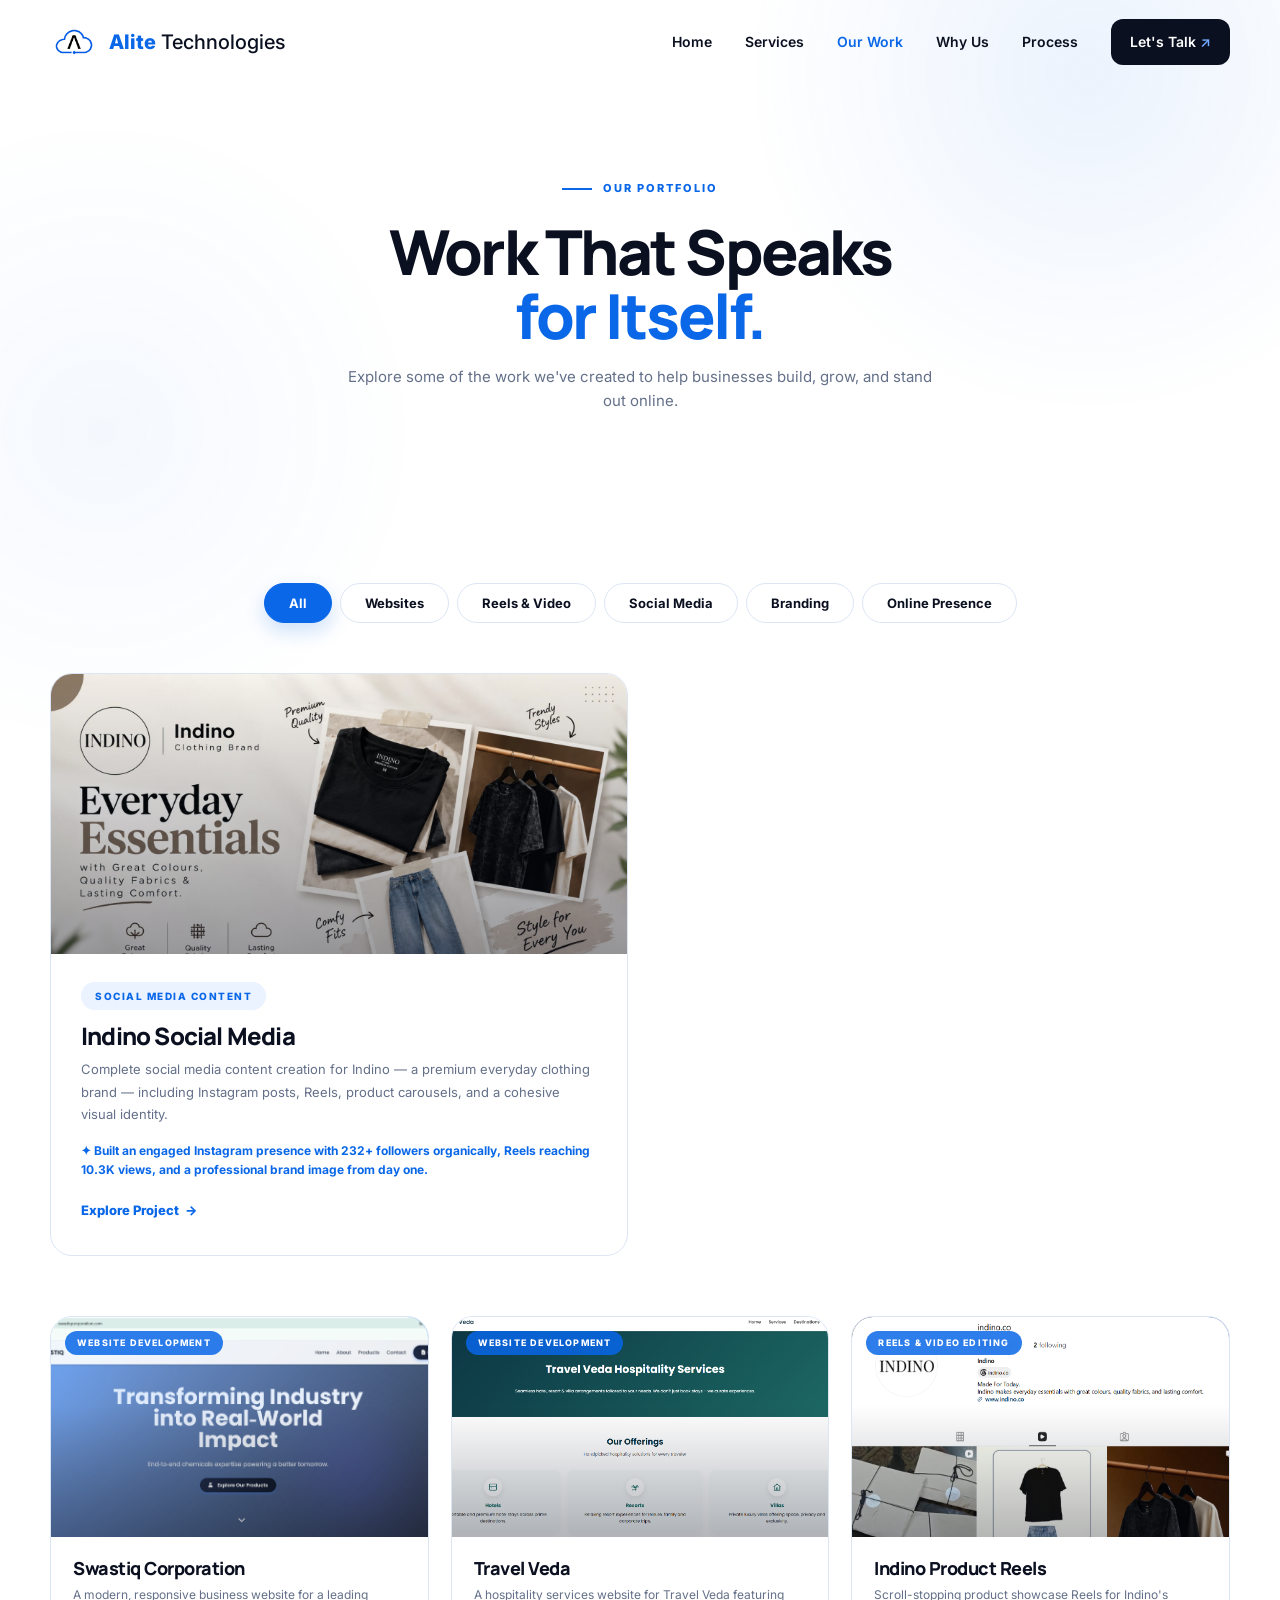
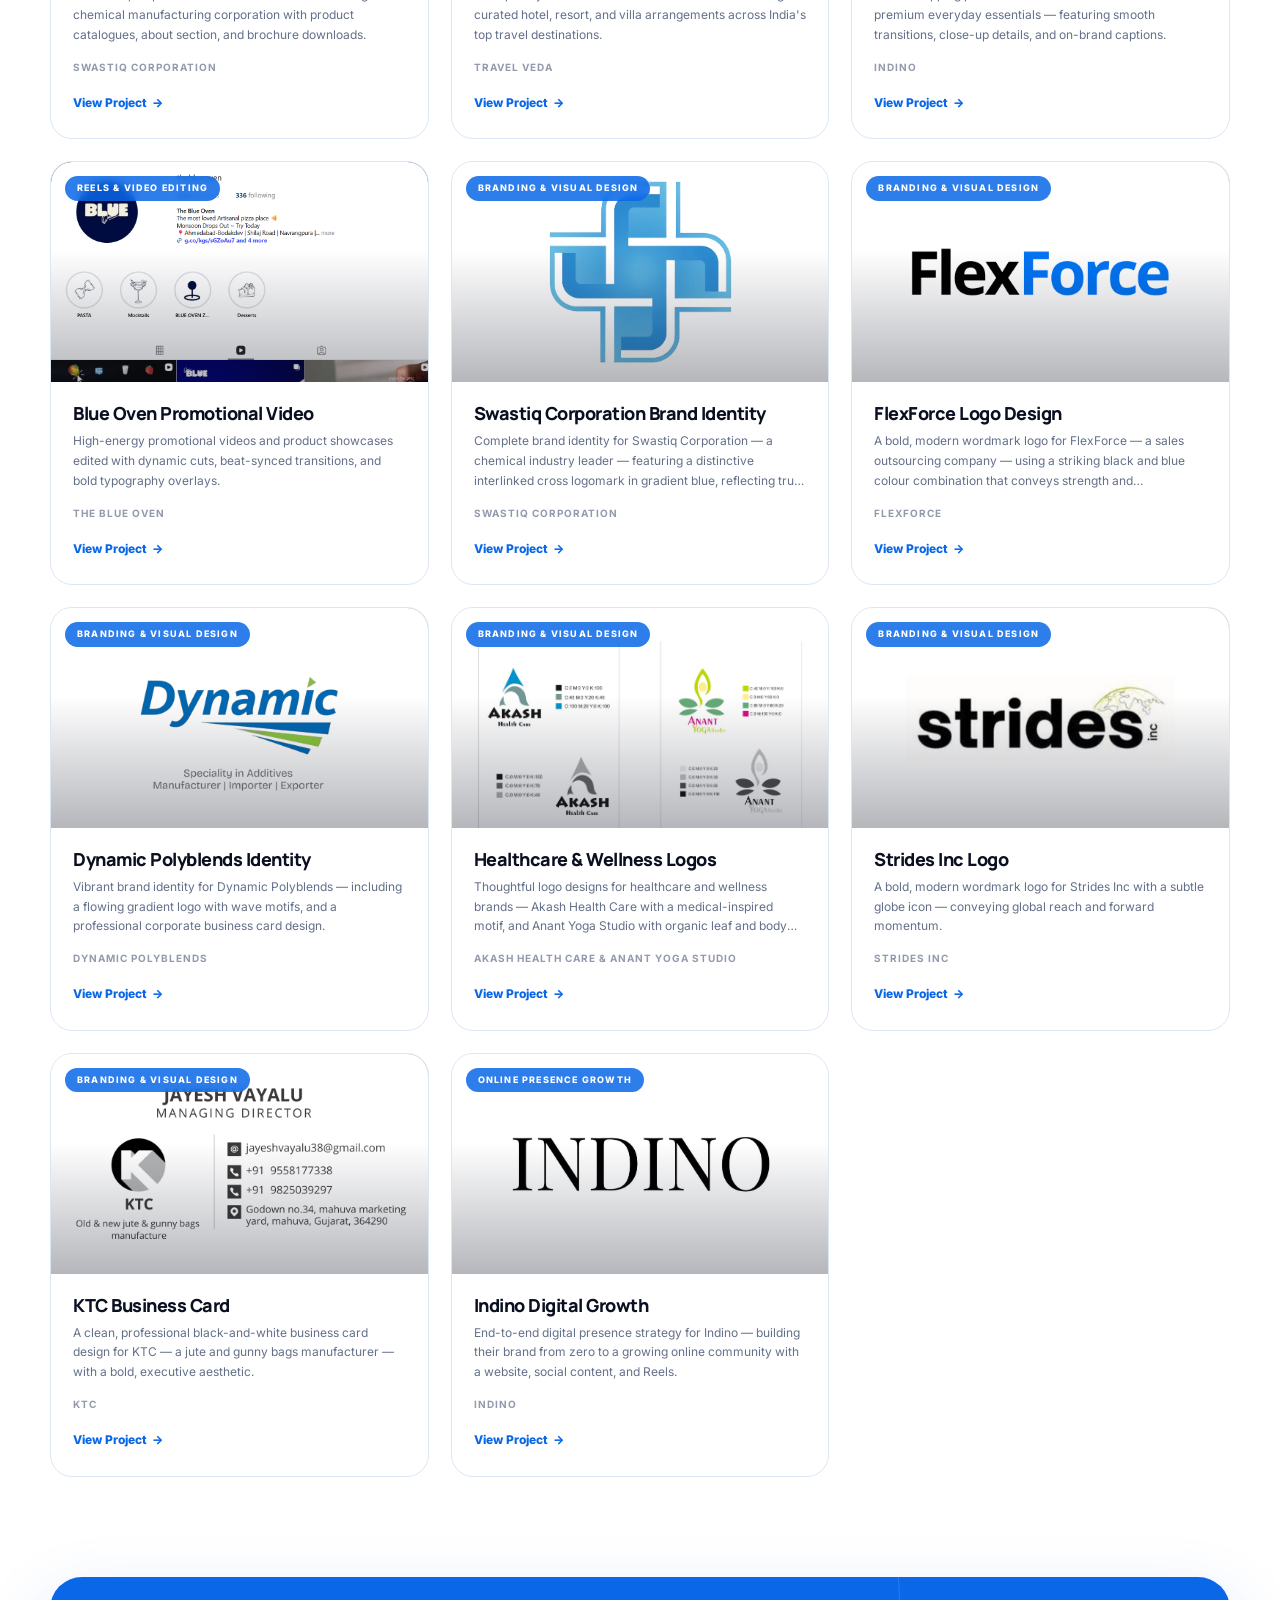
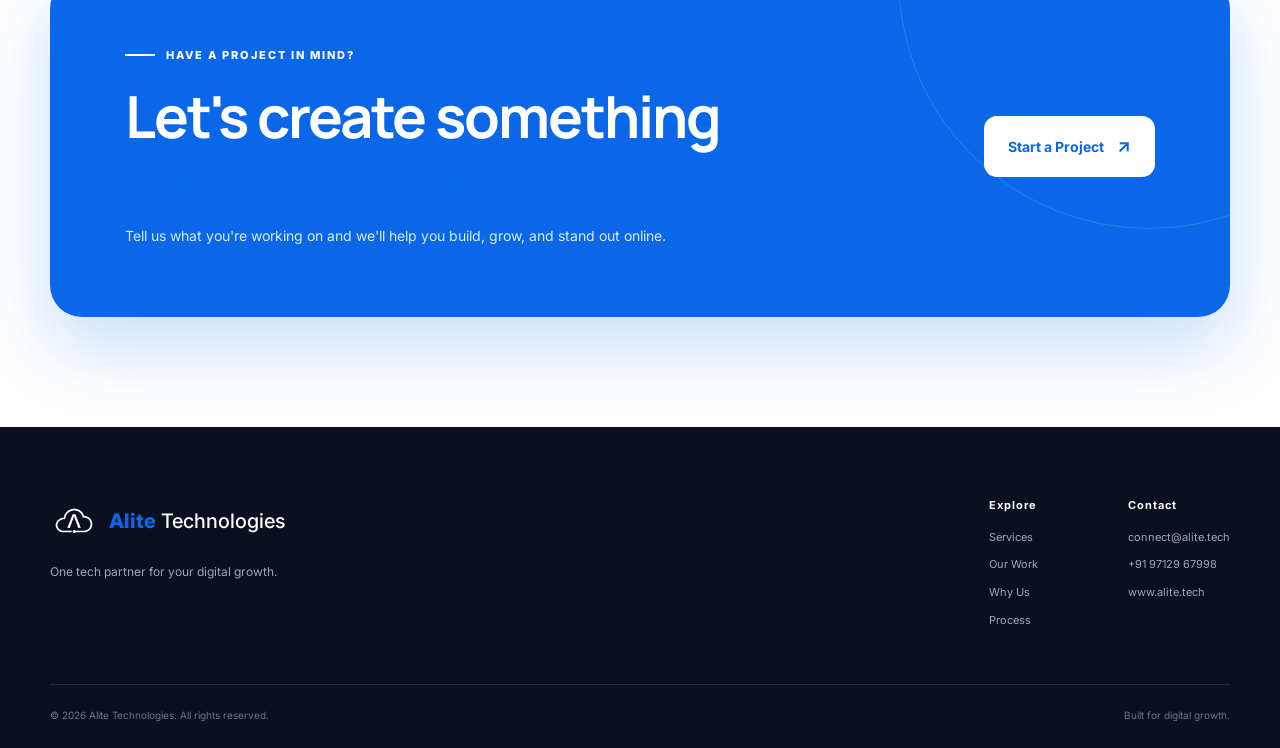
==== work.html @ da889518 "new" ====
<!DOCTYPE html>
<html lang="en">
<head>
  <meta charset="UTF-8" />
  <meta name="viewport" content="width=device-width, initial-scale=1.0" />
  <meta name="description" content="Explore the work Alite Technologies has created — websites, reels, social media content, branding, and digital growth projects for real businesses." />
  <title>Our Work | Alite Technologies</title>
  <link rel="icon" type="image/png" href="logo.png">
  <link rel="preconnect" href="https://fonts.googleapis.com">
  <link rel="preconnect" href="https://fonts.gstatic.com" crossorigin>
  <link href="https://fonts.googleapis.com/css2?family=Inter:wght@400;500;600;700;800&family=Manrope:wght@600;700;800&display=swap" rel="stylesheet">
  <link rel="stylesheet" href="styles.css" />
  <link rel="stylesheet" href="work.css" />
</head>
<body>
  <div class="site-bg"></div>

  <!-- ═══════════ NAVBAR ═══════════ -->
  <header class="navbar" id="navbar">
    <div class="container nav-inner">
      <a class="brand" href="index.html" aria-label="Alite Technologies home">
        <img class="brand-logo" src="logo.png" alt="Alite Technologies logo" width="48" height="36">
        <span class="brand-text"><strong>Alite</strong> Technologies</span>
      </a>

      <button class="menu-toggle" id="menuToggle" aria-label="Open navigation" aria-expanded="false">
        <span></span><span></span><span></span>
      </button>

      <nav class="nav-links" id="navLinks">
        <a href="index.html">Home</a>
        <a href="index.html#services">Services</a>
        <a href="work.html" class="active">Our Work</a>
        <a href="index.html#why-us">Why Us</a>
        <a href="index.html#process">Process</a>
        <a href="index.html#contact" class="nav-cta">Let's Talk <span>↗</span></a>
      </nav>
    </div>
  </header>

  <!-- ═══════════ MAIN ═══════════ -->
  <main>

    <!-- SECTION HEADER -->
    <section class="work-header section" id="work">
      <div class="container">
        <div class="center-heading reveal">
          <div class="eyebrow"><span></span> OUR PORTFOLIO</div>
          <h2>Work That Speaks<br><em>for Itself.</em></h2>
          <p>Explore some of the work we've created to help businesses build, grow, and stand out online.</p>
        </div>
      </div>
    </section>

    <!-- FILTER TABS -->
    <div class="container">
      <nav class="work-filters reveal" aria-label="Portfolio category filters">
        <button class="filter-btn active" data-filter="all" type="button">All</button>
        <button class="filter-btn" data-filter="websites" type="button">Websites</button>
        <button class="filter-btn" data-filter="reels" type="button">Reels &amp; Video</button>
        <button class="filter-btn" data-filter="social" type="button">Social Media</button>
        <button class="filter-btn" data-filter="branding" type="button">Branding</button>
        <button class="filter-btn" data-filter="growth" type="button">Online Presence</button>
      </nav>
    </div>

    <!-- FEATURED PROJECTS -->
    <section class="container" aria-label="Featured projects">
      <div class="featured-grid" id="featuredGrid">
        <!-- Populated by work.js -->
      </div>
    </section>

    <!-- PORTFOLIO GRID -->
    <section class="container" aria-label="All projects">
      <div class="portfolio-grid" id="portfolioGrid">
        <!-- Populated by work.js -->
      </div>
      <div class="portfolio-empty" id="portfolioEmpty" hidden>
        <p>No projects found in this category yet. <br>Check back soon — we're always creating.</p>
      </div>
    </section>

    <!-- CTA -->
    <section class="cta-section" id="contact">
      <div class="container cta-box reveal">
        <div>
          <div class="eyebrow light"><span></span> HAVE A PROJECT IN MIND?</div>
          <h2>Let's create something<br><em>that gets noticed.</em></h2>
          <p>Tell us what you're working on and we'll help you build, grow, and stand out online.</p>
        </div>
        <a class="btn btn-light" href="mailto:connect@alite.tech">Start a Project <span>↗</span></a>
      </div>
    </section>

  </main>

  <!-- ═══════════ FOOTER ═══════════ -->
  <footer class="footer">
    <div class="container footer-top">
      <div class="footer-brand">
        <a class="brand" href="index.html">
          <img class="brand-logo footer-logo" src="logo.png" alt="Alite Technologies logo" width="48" height="36">
          <span class="brand-text"><strong>Alite</strong> Technologies</span>
        </a>
        <p>One tech partner for your digital growth.</p>
      </div>
      <div class="footer-links">
        <div><strong>Explore</strong><a href="index.html#services">Services</a><a href="work.html">Our Work</a><a href="index.html#why-us">Why Us</a><a href="index.html#process">Process</a></div>
        <div><strong>Contact</strong><a href="mailto:connect@alite.tech">connect@alite.tech</a><a href="tel:+919712967998">+91 97129 67998</a><a href="https://www.alite.tech" target="_blank" rel="noopener">www.alite.tech</a></div>
      </div>
    </div>
    <div class="container footer-bottom"><span>© 2026 Alite Technologies. All rights reserved.</span><span>Built for digital growth.</span></div>
  </footer>

  <!-- ═══════════ PROJECT MODAL ═══════════ -->
  <div class="modal-overlay" id="projectModal" role="dialog" aria-modal="true" aria-label="Project details" hidden>
    <div class="modal-panel" id="modalPanel">
      <button class="modal-close" id="modalClose" aria-label="Close project details" type="button">✕</button>
      <div class="modal-hero" id="modalHero">
        <div class="modal-hero-inner" id="modalHeroInner"></div>
      </div>
      <div class="modal-body" id="modalBody">
        <!-- Populated by work.js -->
      </div>
    </div>
  </div>

  <script src="portfolio-data.js"></script>
  <script src="script.js"></script>
  <script src="work.js"></script>
</body>
</html>
---- styles.css ----
:root{
  --blue:#0967e8;
  --blue-dark:#0647ae;
  --blue-soft:#eaf3ff;
  --ink:#0b1020;
  --muted:#647089;
  --line:#dbe5f4;
  --white:#fff;
  --radius:24px;
  --shadow:0 24px 70px rgba(9,54,125,.12);
}
*{box-sizing:border-box;margin:0;padding:0}
html{scroll-behavior:smooth}
body{font-family:Inter,Arial,sans-serif;color:var(--ink);background:#fff;line-height:1.6;overflow-x:hidden}
a{text-decoration:none;color:inherit}
.site-bg{position:fixed;inset:0;pointer-events:none;z-index:-1;background:radial-gradient(circle at 85% 8%,rgba(9,103,232,.08),transparent 25%),radial-gradient(circle at 8% 48%,rgba(9,103,232,.045),transparent 25%)}
.container{width:min(1180px,calc(100% - 40px));margin:auto}
.section{padding:110px 0}
.navbar{position:fixed;top:0;left:0;width:100%;z-index:1000;padding:18px 0;transition:.3s}
.navbar.scrolled{background:rgba(255,255,255,.9);backdrop-filter:blur(18px);box-shadow:0 8px 30px rgba(12,45,90,.07)}
.nav-inner{display:flex;align-items:center;justify-content:space-between}
.brand{display:flex;align-items:center;gap:11px;font-size:20px}
.brand-logo{width:48px;height:auto;flex-shrink:0;display:block}
.footer-logo{filter:brightness(0) invert(1)}
.brand-text{font-weight:500}.brand-text strong{color:var(--blue);font-weight:800}
.nav-links{display:flex;align-items:center;gap:33px;font-size:14px;font-weight:600}
.nav-links a{transition:.2s}.nav-links a:hover{color:var(--blue)}
.nav-cta{padding:12px 19px;border-radius:12px;background:var(--ink);color:#fff!important}.nav-cta span{color:#72aaff}
.menu-toggle{display:none;border:0;background:none;cursor:pointer}
.menu-toggle span{display:block;width:25px;height:2px;background:var(--ink);margin:5px}
.hero{padding-top:175px;min-height:790px;display:flex;align-items:center}
.hero-grid{display:grid;grid-template-columns:1.03fr .97fr;align-items:center;gap:45px}
.eyebrow{display:flex;align-items:center;gap:11px;color:var(--blue);font-size:11px;font-weight:800;letter-spacing:2px;margin-bottom:22px}
.eyebrow span{width:30px;height:2px;background:var(--blue);display:inline-block}
.eyebrow.light{color:#fff}.eyebrow.light span{background:#fff}
h1,h2,h3{font-family:Manrope,Inter,sans-serif;line-height:1.04}
h1{font-size:clamp(56px,7vw,92px);letter-spacing:-4px}
h1 em,h2 em{color:var(--blue);font-style:normal}
.hero-lead{max-width:540px;color:var(--muted);font-size:18px;margin:28px 0 33px}
.hero-actions{display:flex;align-items:center;gap:27px}
.btn{display:inline-flex;align-items:center;justify-content:center;gap:13px;border-radius:13px;padding:16px 24px;font-weight:700;font-size:14px;transition:.25s}
.btn span{font-size:18px}
.btn-primary{background:var(--blue);color:#fff;box-shadow:0 15px 30px rgba(9,103,232,.23)}
.btn-primary:hover{transform:translateY(-3px);background:var(--blue-dark)}
.text-link{font-weight:700;font-size:14px}.text-link span{color:var(--blue);margin-left:7px}
.hero-proof{display:flex;gap:38px;margin-top:55px}.hero-proof div{display:flex;flex-direction:column}.hero-proof strong{font-family:Manrope;font-size:25px}.hero-proof span{font-size:11px;color:var(--muted);margin-top:2px}
.hero-visual{height:530px;position:relative;display:grid;place-items:center}
.dashboard-card{width:min(390px,72%);height:385px;background:rgba(255,255,255,.86);border:1px solid rgba(9,103,232,.15);border-radius:30px;box-shadow:var(--shadow);padding:28px;position:relative;z-index:2;backdrop-filter:blur(12px);transform:rotate(-4deg)}
.dashboard-top{display:flex;align-items:center;gap:8px;font-size:9px;font-weight:800;letter-spacing:1.5px;color:var(--muted)}
.status-dot{width:8px;height:8px;border-radius:50%;background:#23c67a;box-shadow:0 0 0 5px #e7fbf2}.mini-dots{margin-left:auto}
.dashboard-title{font-family:Manrope;font-size:27px;line-height:1.1;margin-top:48px}.dashboard-title strong{color:var(--blue)}
.growth-chart{height:155px;margin-top:30px;position:relative;border-bottom:1px solid var(--line);overflow:hidden;background:repeating-linear-gradient(to bottom,transparent 0,transparent 38px,rgba(219,229,244,.5) 39px)}
.chart-line{position:absolute;left:0;right:0;bottom:30px;height:100px;background:linear-gradient(145deg,transparent 0 15%,var(--blue) 15.4% 16%,transparent 16.4% 30%,var(--blue) 30.4% 31%,transparent 31.4% 50%,var(--blue) 50.4% 51%,transparent 51.4% 67%,var(--blue) 67.4% 68%,transparent 68.4% 80%,var(--blue) 80.4% 81%,transparent 81.4%);clip-path:polygon(0 75%,16% 60%,31% 65%,50% 35%,68% 48%,81% 16%,100% 0,100% 8%,81% 24%,68% 56%,50% 43%,31% 73%,16% 68%,0 83%)}
.chart-fill{position:absolute;left:0;right:0;bottom:0;height:105px;background:linear-gradient(to top,rgba(9,103,232,.12),transparent);clip-path:polygon(0 75%,16% 60%,31% 65%,50% 35%,68% 48%,81% 16%,100% 0,100% 100%,0 100%)}
.point{position:absolute;width:8px;height:8px;border:2px solid #fff;background:var(--blue);border-radius:50%;box-shadow:0 2px 8px rgba(9,103,232,.35)}.p1{left:15%;bottom:86px}.p2{left:49%;bottom:67px}.p3{left:67%;bottom:53px}.p4{left:80%;bottom:93px}.p5{right:0;bottom:108px}
.chart-labels{display:flex;justify-content:space-between;font-size:9px;color:var(--muted);margin-top:10px}
.orb{position:absolute;border-radius:50%;filter:blur(1px)}.orb-one{width:360px;height:360px;background:rgba(9,103,232,.12);top:40px;right:0}.orb-two{width:180px;height:180px;background:rgba(9,103,232,.07);bottom:0;left:15px}
.hero-ring{position:absolute;width:470px;height:470px;border:1px solid rgba(9,103,232,.12);border-radius:50%;z-index:0}
.floating-card{position:absolute;background:#fff;border:1px solid var(--line);box-shadow:0 18px 45px rgba(18,62,120,.12);border-radius:16px;padding:15px 18px;z-index:3;display:flex;flex-direction:column;min-width:155px}.floating-card span{font-size:8px;color:var(--blue);font-weight:800;letter-spacing:1.5px}.floating-card strong{font-size:15px;margin-top:3px}.floating-card small{font-size:9px;color:var(--muted)}.card-a{left:0;top:110px;transform:rotate(5deg)}.card-b{right:0;bottom:105px;transform:rotate(4deg)}.card-b strong{font-size:25px;color:var(--blue)}
.marquee-section{border-top:1px solid var(--line);border-bottom:1px solid var(--line);overflow:hidden;padding:17px 0;background:#fbfdff}.marquee{display:flex;gap:32px;white-space:nowrap;align-items:center;width:max-content;animation:scroll 25s linear infinite;font-size:12px;font-weight:800;letter-spacing:2px;color:#60708d}.marquee b{color:var(--blue)}@keyframes scroll{to{transform:translateX(-30%)}}
.section-heading{display:grid;grid-template-columns:1fr .65fr;gap:60px;align-items:end;margin-bottom:55px}.section-heading h2,.center-heading h2{font-size:clamp(40px,5vw,62px);letter-spacing:-2.5px}.section-heading>p,.center-heading>p{color:var(--muted);font-size:15px;max-width:430px;justify-self:end}
.services{background:linear-gradient(#fff,#f8fbff)}
.services-grid{display:grid;grid-template-columns:repeat(5,1fr);gap:12px}
.service-card{border:1px solid var(--line);border-radius:22px;padding:25px 19px 20px;min-height:355px;background:#fff;display:flex;flex-direction:column;transition:.3s;position:relative;overflow:hidden}
.service-card:hover{transform:translateY(-8px);border-color:#a8c9f7;box-shadow:0 20px 45px rgba(9,68,145,.1)}
.service-featured{background:var(--blue);color:#fff;border-color:var(--blue);box-shadow:0 20px 45px rgba(9,103,232,.18)}
.service-number{font-size:10px;font-weight:800;letter-spacing:1px;opacity:.55}.service-icon{font-size:37px;font-weight:300;color:var(--blue);margin:28px 0 20px}.service-featured .service-icon{color:#fff}.service-card h3{font-size:20px;letter-spacing:-.6px}.service-card p{font-size:12px;color:var(--muted);margin-top:16px}.service-featured p{color:#d9e9ff}.service-card a{margin-top:auto;font-size:11px;font-weight:800;color:var(--blue)}.service-featured a{color:#fff}.service-card a span{margin-left:5px}
.why{background:#f5f9ff}.why-grid{display:grid;grid-template-columns:.9fr 1.1fr;gap:95px;align-items:center}.why-visual{height:500px;position:relative}.blue-panel{position:absolute;left:35px;top:0;width:360px;height:430px;border-radius:30px;background:var(--blue);box-shadow:0 30px 60px rgba(9,103,232,.25);overflow:hidden;padding:28px;color:#fff}.blue-panel:after{content:"";position:absolute;width:300px;height:300px;border:1px solid rgba(255,255,255,.18);border-radius:50%;right:-100px;bottom:-90px}.panel-label{font-size:10px;font-weight:800;letter-spacing:2px}.big-a{font-family:Manrope;font-weight:800;font-size:270px;line-height:.9;margin-top:65px;color:#fff;opacity:.97}.panel-bottom{position:absolute;bottom:25px;left:28px;right:28px;display:flex;justify-content:space-between;font-size:8px;letter-spacing:2px;font-weight:800}.stat-card{position:absolute;right:0;bottom:20px;background:#fff;border-radius:18px;padding:19px 22px;box-shadow:0 20px 40px rgba(15,48,90,.14);display:flex;flex-direction:column}.stat-card strong{font-family:Manrope;font-size:23px;color:var(--blue)}.stat-card span{font-size:10px;font-weight:700;line-height:1.5}
.why-copy h2{font-size:clamp(40px,5vw,62px);letter-spacing:-2.5px}.why-copy>p{color:var(--muted);max-width:590px;margin:25px 0 32px}.benefit-list{display:grid;gap:19px}.benefit{display:grid;grid-template-columns:40px 1fr;gap:17px;padding-bottom:18px;border-bottom:1px solid var(--line)}.benefit>span{font-size:11px;color:var(--blue);font-weight:800;padding-top:3px}.benefit strong{font-size:14px}.benefit p{font-size:12px;color:var(--muted);margin-top:4px}
.center-heading{text-align:center;display:flex;align-items:center;flex-direction:column;margin-bottom:60px}.center-heading>p{justify-self:auto;margin-top:18px}.process-grid{display:grid;grid-template-columns:repeat(4,1fr);gap:30px;position:relative}.process-line{position:absolute;top:28px;left:11%;right:11%;height:1px;background:var(--line);z-index:0}.process-step{position:relative;z-index:1}.process-step>span{width:57px;height:57px;border-radius:50%;display:grid;place-items:center;background:#fff;border:1px solid #bcd4f5;color:var(--blue);font-family:Manrope;font-weight:800;font-size:13px;margin-bottom:26px}.process-step h3{font-size:22px}.process-step p{font-size:12px;color:var(--muted);margin-top:10px;max-width:220px}
.cta-section{padding:20px 0 110px}.cta-box{background:var(--blue);border-radius:32px;padding:70px 75px;color:#fff;display:flex;align-items:center;justify-content:space-between;gap:40px;position:relative;overflow:hidden;box-shadow:0 30px 70px rgba(9,103,232,.22)}.cta-box:after{content:"";position:absolute;width:500px;height:500px;border:1px solid rgba(255,255,255,.14);border-radius:50%;right:-170px;top:-250px}.cta-box h2{font-size:clamp(38px,5vw,58px);letter-spacing:-2px}.cta-box p{color:#dceaff;max-width:580px;margin-top:18px;font-size:14px}.btn-light{background:#fff;color:var(--blue);position:relative;z-index:2;white-space:nowrap}.btn-light:hover{transform:translateY(-3px);box-shadow:0 14px 28px rgba(0,35,100,.2)}
.footer{background:#0b1020;color:#fff;padding:70px 0 25px}.footer-top{display:flex;justify-content:space-between;gap:60px}.footer .brand-text{color:#fff}.footer-brand p{color:#9aa7bf;font-size:12px;margin-top:17px}.footer-links{display:flex;gap:90px}.footer-links div{display:flex;flex-direction:column;gap:10px}.footer-links strong{font-size:11px;letter-spacing:1px;color:#fff;margin-bottom:4px}.footer-links a{font-size:11px;color:#9aa7bf;transition:.2s}.footer-links a:hover{color:#fff}.footer-bottom{border-top:1px solid #252c3b;margin-top:55px;padding-top:22px;display:flex;justify-content:space-between;color:#69758c;font-size:10px}
.reveal{opacity:0;transform:translateY(25px);transition:opacity .7s ease,transform .7s ease}.reveal.visible{opacity:1;transform:translateY(0)}

@media(max-width:1050px){
  .services-grid{grid-template-columns:repeat(3,1fr)}.service-card{min-height:320px}.service-featured{grid-row:auto}
  .hero-grid{grid-template-columns:1fr}.hero{padding-top:140px}.hero-visual{margin-top:20px}.why-grid{gap:50px}.blue-panel{left:0}
}
@media(max-width:760px){
  .container{width:min(100% - 28px,620px)}
  .navbar{padding:12px 0}.nav-links{display:none;position:absolute;left:14px;right:14px;top:67px;background:#fff;padding:18px;border-radius:18px;box-shadow:0 20px 45px rgba(12,45,90,.13);flex-direction:column;align-items:stretch;gap:4px}.nav-links.open{display:flex}.nav-links a{padding:11px 13px}.nav-cta{text-align:center;margin-top:5px}.menu-toggle{display:block}
  .hero{padding-top:125px;min-height:auto;padding-bottom:80px}.hero-grid{gap:20px}h1{font-size:56px;letter-spacing:-3px}.hero-lead{font-size:15px}.hero-proof{gap:20px;margin-top:38px}.hero-proof strong{font-size:20px}
  .hero-visual{height:430px}.dashboard-card{width:300px;height:330px;padding:22px}.dashboard-title{font-size:22px;margin-top:35px}.growth-chart{height:125px}.hero-ring{width:360px;height:360px}.orb-one{width:290px;height:290px}.card-a{left:0;top:85px}.card-b{right:0;bottom:65px}
  .section{padding:75px 0}.section-heading{grid-template-columns:1fr;gap:20px;margin-bottom:35px}.section-heading>p{justify-self:start}.section-heading h2,.center-heading h2,.why-copy h2{font-size:42px}.services-grid{grid-template-columns:1fr 1fr}.service-card{min-height:330px}.service-featured{grid-column:1/-1}
  .why-grid{grid-template-columns:1fr}.why-visual{height:440px}.blue-panel{width:320px;height:380px}.big-a{font-size:230px}.why-copy{margin-top:10px}
  .process-grid{grid-template-columns:1fr 1fr;gap:35px}.process-line{display:none}
  .cta-box{padding:45px 28px;flex-direction:column;align-items:flex-start}.footer-top{flex-direction:column}.footer-links{gap:45px}.footer-bottom{flex-direction:column;gap:8px}
}
@media(max-width:470px){
  .services-grid{grid-template-columns:1fr}.service-featured{grid-column:auto}.hero-actions{flex-direction:column;align-items:flex-start}.hero-proof{flex-wrap:wrap}.hero-visual{height:390px}.dashboard-card{width:265px}.floating-card{min-width:125px;padding:12px}.card-a{left:-4px}.card-b{right:-4px}.why-visual{height:400px}.blue-panel{width:270px;height:350px}.big-a{font-size:205px}.stat-card{right:-3px}.process-grid{grid-template-columns:1fr}.footer-links{flex-direction:column}
}
---- work.css ----
/* 1. Work Page Header */
.work-header {
  text-align: center;
  padding-top: 180px;
}

.work-header h2 {
  font-family: 'Manrope', sans-serif;
  font-size: clamp(40px, 5vw, 62px);
  letter-spacing: -2.5px;
  font-weight: 800;
  margin-bottom: 16px;
}

.work-header h2 em {
  color: var(--blue);
  font-style: normal;
}

.work-header p {
  color: var(--muted);
  max-width: 600px;
  margin: 0 auto;
}

/* 2. Filter Tabs */
.work-filters {
  display: flex;
  justify-content: center;
  gap: 8px;
  flex-wrap: wrap;
  margin-bottom: 50px;
}

.filter-btn {
  border-radius: 50px;
  padding: 11px 24px;
  font-size: 13px;
  font-weight: 700;
  font-family: 'Inter', sans-serif;
  border: 1px solid var(--line);
  background: #fff;
  color: var(--ink);
  cursor: pointer;
  transition: all .25s ease;
}

.filter-btn:hover {
  border-color: var(--blue);
  color: var(--blue);
}

.filter-btn.active {
  background: var(--blue);
  color: #fff;
  border-color: var(--blue);
  box-shadow: 0 8px 20px rgba(9, 103, 232, .2);
}

@media (max-width: 760px) {
  .work-filters {
    flex-wrap: nowrap;
    overflow-x: auto;
    justify-content: flex-start;
    -webkit-overflow-scrolling: touch;
    scrollbar-width: none;
    padding-bottom: 8px;
  }
  .work-filters::-webkit-scrollbar {
    display: none;
  }
  .filter-btn {
    white-space: nowrap;
    flex-shrink: 0;
  }
}

/* 3. Featured Projects */
.featured-grid {
  display: grid;
  grid-template-columns: repeat(2, 1fr);
  gap: 24px;
  margin-bottom: 60px;
}

.featured-card {
  border-radius: 22px;
  overflow: hidden;
  background: #fff;
  border: 1px solid var(--line);
  transition: transform .35s ease, box-shadow .35s ease, border-color .35s ease;
  position: relative;
}

.featured-card:hover {
  transform: translateY(-6px);
  box-shadow: 0 24px 60px rgba(9, 54, 125, .14);
  border-color: #a8c9f7;
}

.featured-img {
  height: 280px;
  overflow: hidden;
  position: relative;
  transition: transform .5s ease;
}

/* Fallback gradients only when no image */
.featured-card:nth-child(1) .featured-img:not(.has-image) { background: linear-gradient(135deg, var(--blue-soft), var(--blue)); }
.featured-card:nth-child(2) .featured-img:not(.has-image) { background: linear-gradient(135deg, var(--ink), var(--blue-dark)); }
.featured-card:nth-child(3) .featured-img:not(.has-image) { background: linear-gradient(135deg, #f5f9ff, var(--muted)); }
.featured-card:nth-child(4) .featured-img:not(.has-image) { background: linear-gradient(135deg, var(--line), var(--blue)); }

.featured-img::after {
  content: "";
  position: absolute;
  inset: 0;
  background: linear-gradient(to top, rgba(11, 16, 32, .4), transparent);
  pointer-events: none;
  z-index: 1;
}

.featured-card:hover .featured-img-inner,
.featured-card:hover .featured-img img {
  transform: scale(1.05);
}

.featured-img-inner {
  width: 100%;
  height: 100%;
  display: grid;
  place-items: center;
  transition: transform .5s ease;
}

/* Real image inside featured thumb */
.featured-img-inner img {
  width: 100%;
  height: 100%;
  object-fit: cover;
  object-position: top center;
  display: block;
  transition: transform .5s ease;
}

/* Placeholder icons inside gradient thumbnails */
.placeholder-icon {
  font-size: 52px;
  color: rgba(255, 255, 255, .25);
  user-select: none;
  pointer-events: none;
  position: relative;
  z-index: 1;
}

.modal-icon {
  font-size: 72px;
}

.featured-content {
  padding: 28px 30px 32px;
}

.featured-badge {
  display: inline-block;
  font-size: 10px;
  font-weight: 800;
  letter-spacing: 1.5px;
  text-transform: uppercase;
  color: var(--blue);
  background: var(--blue-soft);
  padding: 6px 14px;
  border-radius: 50px;
  margin-bottom: 14px;
}

.featured-content h3 {
  font-size: 24px;
  font-family: 'Manrope', sans-serif;
  letter-spacing: -0.8px;
  margin-bottom: 10px;
  font-weight: 800;
}

.featured-content p {
  font-size: 13px;
  color: var(--muted);
  line-height: 1.7;
  margin-bottom: 16px;
}

.featured-result {
  font-size: 12px;
  font-weight: 700;
  color: var(--blue);
  margin-bottom: 18px;
}

.featured-cta {
  font-size: 13px;
  font-weight: 800;
  color: var(--blue);
  display: inline-flex;
  align-items: center;
  gap: 6px;
  transition: gap .2s ease;
  text-decoration: none;
}

.featured-cta:hover {
  gap: 10px;
}

@media (max-width: 760px) {
  .featured-grid {
    grid-template-columns: 1fr;
  }
}

@media (max-width: 470px) {
  .featured-img {
    height: 220px;
  }
}

/* 4. Portfolio Grid */
.portfolio-grid {
  display: grid;
  grid-template-columns: repeat(3, 1fr);
  gap: 22px;
  margin-bottom: 80px;
}

.portfolio-grid .project-card {
  transition: opacity .4s ease, transform .4s ease, box-shadow .35s ease, border-color .35s ease;
}

.project-card.hidden {
  display: none;
}

.project-card.fade-out {
  opacity: 0;
  transform: scale(0.95) translateY(10px);
}

.project-card.fade-in {
  opacity: 1;
  transform: scale(1) translateY(0);
}

@media (max-width: 1050px) {
  .portfolio-grid {
    grid-template-columns: repeat(2, 1fr);
  }
}

@media (max-width: 760px) {
  .portfolio-grid {
    grid-template-columns: repeat(2, 1fr);
  }
}

@media (max-width: 470px) {
  .portfolio-grid {
    grid-template-columns: 1fr;
  }
}

/* 5. Project Cards */
.project-card {
  border-radius: 22px;
  overflow: hidden;
  background: #fff;
  border: 1px solid var(--line);
  cursor: pointer;
  position: relative;
}

.project-card:hover {
  transform: translateY(-8px);
  border-color: #a8c9f7;
  box-shadow: 0 20px 50px rgba(9, 68, 145, .12);
}

.card-thumb {
  height: 220px;
  overflow: hidden;
  position: relative;
}

.card-thumb::after {
  content: "";
  position: absolute;
  inset: 0;
  background: linear-gradient(to top, rgba(11, 16, 32, .3), transparent 60%);
  pointer-events: none;
}

.project-card:hover .card-thumb-inner {
  transform: scale(1.06);
}

.card-thumb-inner {
  width: 100%;
  height: 100%;
  transition: transform .5s ease;
  display: grid;
  place-items: center;
  font-size: 48px;
  color: rgba(255, 255, 255, .3);
}

/* Real image inside card thumb */
.card-thumb-inner img {
  width: 100%;
  height: 100%;
  object-fit: cover;
  object-position: top center;
  display: block;
}

/* Fallback gradients only when no image */
.project-card:nth-child(3n+1) .card-thumb:not(.has-image) .card-thumb-inner { background: linear-gradient(135deg, #eaf3ff 0%, #0967e8 100%); }
.project-card:nth-child(3n+2) .card-thumb:not(.has-image) .card-thumb-inner { background: linear-gradient(135deg, #0b1020 0%, #0967e8 100%); }
.project-card:nth-child(3n+3) .card-thumb:not(.has-image) .card-thumb-inner { background: linear-gradient(135deg, #f5f9ff 0%, #647089 100%); }

.card-category {
  position: absolute;
  top: 14px;
  left: 14px;
  z-index: 2;
  font-size: 9px;
  font-weight: 800;
  letter-spacing: 1.2px;
  text-transform: uppercase;
  color: #fff;
  background: rgba(9, 103, 232, .85);
  padding: 5px 12px;
  border-radius: 50px;
  backdrop-filter: blur(4px);
}

.card-body {
  padding: 22px 22px 24px;
}

.card-body h3 {
  font-size: 18px;
  font-family: 'Manrope', sans-serif;
  letter-spacing: -0.5px;
  margin-bottom: 8px;
  font-weight: 800;
}

.card-body p {
  font-size: 12px;
  color: var(--muted);
  line-height: 1.65;
  margin-bottom: 14px;
  display: -webkit-box;
  -webkit-line-clamp: 3;
  -webkit-box-orient: vertical;
  overflow: hidden;
}

.card-client {
  font-size: 10px;
  font-weight: 700;
  color: var(--muted);
  text-transform: uppercase;
  letter-spacing: 1px;
  margin-bottom: 14px;
  opacity: .7;
}

.card-cta {
  font-size: 12px;
  font-weight: 800;
  color: var(--blue);
  display: inline-flex;
  align-items: center;
  gap: 5px;
  transition: gap .2s ease;
}

.card-cta:hover {
  gap: 9px;
}

/* 6. Project Detail Modal */
.modal-overlay {
  position: fixed;
  inset: 0;
  z-index: 10000;
  background: rgba(11, 16, 32, .6);
  backdrop-filter: blur(8px);
  display: flex;
  align-items: center;
  justify-content: center;
  opacity: 0;
  visibility: hidden;
  transition: opacity .35s ease, visibility .35s ease;
}

.modal-overlay.open {
  opacity: 1;
  visibility: visible;
}

.modal-panel {
  width: min(880px, calc(100% - 40px));
  max-height: calc(100vh - 60px);
  background: #fff;
  border-radius: 24px;
  overflow-y: auto;
  transform: translateY(30px) scale(.97);
  transition: transform .35s ease;
  box-shadow: 0 40px 100px rgba(0, 0, 0, .25);
  position: relative;
}

.modal-overlay.open .modal-panel {
  transform: translateY(0) scale(1);
}

.modal-close {
  position: sticky;
  top: 0;
  float: right;
  z-index: 10;
  width: 44px;
  height: 44px;
  border-radius: 50%;
  border: none;
  background: rgba(255, 255, 255, .9);
  backdrop-filter: blur(6px);
  cursor: pointer;
  font-size: 22px;
  color: var(--ink);
  margin: 16px 16px 0 0;
  display: grid;
  place-items: center;
  transition: background .2s ease, color .2s ease;
  box-shadow: 0 4px 12px rgba(0, 0, 0, .1);
}

.modal-close:hover {
  background: var(--blue);
  color: #fff;
}

.modal-hero {
  width: 100%;
  height: 320px;
  overflow: hidden;
  border-radius: 24px 24px 0 0;
}

.modal-hero-inner {
  width: 100%;
  height: 100%;
  display: grid;
  place-items: center;
  font-size: 64px;
  color: rgba(255, 255, 255, .3);
  background: linear-gradient(135deg, #eaf3ff 0%, #0967e8 100%);
}

/* Real image inside modal hero */
.modal-hero-inner.has-image {
  display: block;
}

.modal-hero-inner img {
  width: 100%;
  height: 100%;
  object-fit: cover;
  object-position: top center;
  display: block;
}

.modal-body {
  padding: 40px 45px 50px;
}

.modal-badge {
  display: inline-block;
  font-size: 10px;
  font-weight: 800;
  letter-spacing: 1.5px;
  text-transform: uppercase;
  color: var(--blue);
  background: var(--blue-soft);
  padding: 6px 14px;
  border-radius: 50px;
  margin-bottom: 14px;
}

.modal-body h2 {
  font-family: 'Manrope', sans-serif;
  font-size: clamp(28px, 4vw, 38px);
  letter-spacing: -1.5px;
  margin: 12px 0 8px;
  font-weight: 800;
}

.modal-client {
  font-size: 12px;
  color: var(--muted);
  font-weight: 600;
  margin-bottom: 28px;
}

.modal-section-title {
  font-size: 11px;
  font-weight: 800;
  letter-spacing: 1.5px;
  text-transform: uppercase;
  color: var(--blue);
  margin: 30px 0 12px;
  display: flex;
  align-items: center;
  gap: 10px;
}

.modal-section-title::before {
  content: "";
  width: 22px;
  height: 2px;
  background: var(--blue);
}

.modal-body .modal-text {
  font-size: 14px;
  color: var(--muted);
  line-height: 1.75;
}

.modal-tags {
  display: flex;
  flex-wrap: wrap;
  gap: 8px;
  margin-top: 12px;
}

.modal-tag {
  font-size: 11px;
  font-weight: 700;
  padding: 7px 16px;
  border-radius: 50px;
  background: var(--blue-soft);
  color: var(--blue);
}

.modal-result {
  background: var(--blue-soft);
  border-radius: 16px;
  padding: 22px 26px;
  margin-top: 12px;
  font-size: 14px;
  font-weight: 600;
  color: var(--ink);
  border-left: 3px solid var(--blue);
}

.tech-tag {
  background: #f5f9ff;
  color: var(--muted);
  border: 1px solid var(--line);
}

.modal-project-link {
  display: inline-flex;
  align-items: center;
  justify-content: center;
  padding: 12px 22px;
  font-size: 13px;
  border-radius: 50px;
  background: var(--blue);
  color: #fff;
  font-weight: 700;
  text-decoration: none;
  margin-top: 24px;
  transition: background .25s ease, transform .25s ease;
}

.modal-project-link:hover {
  background: var(--blue-dark);
  transform: translateY(-2px);
}

.modal-gallery {
  display: flex;
  gap: 12px;
  overflow-x: auto;
  padding-bottom: 8px;
  scrollbar-width: none;
}

.modal-gallery::-webkit-scrollbar {
  display: none;
}

.modal-gallery-item {
  min-width: 280px;
  height: 200px;
  border-radius: 14px;
  background: var(--blue-soft);
  flex-shrink: 0;
  overflow: hidden;
}

.modal-gallery-item img {
  width: 100%;
  height: 100%;
  object-fit: cover;
  object-position: top center;
  display: block;
  border-radius: 14px;
  transition: transform .4s ease;
}

.modal-gallery-item:hover img {
  transform: scale(1.04);
}

/* Video player in modal */
.modal-video-wrap {
  margin-top: 12px;
  border-radius: 16px;
  overflow: hidden;
  background: var(--ink);
}

.modal-video {
  width: 100%;
  max-height: 420px;
  display: block;
  border-radius: 16px;
}

@media (max-width: 760px) {
  .modal-panel {
    width: calc(100% - 20px);
  }
  .modal-body {
    padding: 28px 22px 35px;
  }
  .modal-hero {
    height: 220px;
  }
}

/* 7. Work CTA Section */
/* Assuming .work-cta inherits .cta-section properties, use as hook if needed */
.work-cta {}

/* 8. Empty State */
.portfolio-empty {
  text-align: center;
  padding: 80px 20px;
  color: var(--muted);
  font-size: 15px;
}

/* 9. Category-specific placeholder gradients for card thumbnails */
.card-thumb[data-category="websites"] .card-thumb-inner,
.featured-img[data-category="websites"],
.modal-hero-inner[data-category="websites"] {
  background: linear-gradient(135deg, #eaf3ff 0%, #0967e8 100%);
}

.card-thumb[data-category="reels"] .card-thumb-inner,
.featured-img[data-category="reels"],
.modal-hero-inner[data-category="reels"] {
  background: linear-gradient(135deg, #0b1020 0%, #1a4fd4 100%);
}

.card-thumb[data-category="social"] .card-thumb-inner,
.featured-img[data-category="social"],
.modal-hero-inner[data-category="social"] {
  background: linear-gradient(135deg, #f0e6ff 0%, #7c3aed 50%, #0967e8 100%);
}

.card-thumb[data-category="branding"] .card-thumb-inner,
.featured-img[data-category="branding"],
.modal-hero-inner[data-category="branding"] {
  background: linear-gradient(135deg, #fef3e2 0%, #f59e0b 50%, #0967e8 100%);
}

.card-thumb[data-category="growth"] .card-thumb-inner,
.featured-img[data-category="growth"],
.modal-hero-inner[data-category="growth"] {
  background: linear-gradient(135deg, #e0fbe4 0%, #22c55e 50%, #0967e8 100%);
}

/* 10. Scroll animations */
.reveal-delay-1 { transition-delay: .1s; }
.reveal-delay-2 { transition-delay: .2s; }
.reveal-delay-3 { transition-delay: .3s; }
.reveal-delay-4 { transition-delay: .4s; }

/* 11. Active nav link */
.nav-links a.active {
  color: var(--blue);
}

/* 12. Smooth scrollbar for modal */
.modal-panel::-webkit-scrollbar {
  width: 6px;
}

.modal-panel::-webkit-scrollbar-thumb {
  background: var(--line);
  border-radius: 3px;
}

/* General rules */
.filter-btn:focus-visible,
.project-card:focus-visible,
.modal-close:focus-visible,
.modal-project-link:focus-visible {
  outline: 2px solid var(--blue);
  outline-offset: 2px;
}

.body-no-scroll {
  overflow: hidden;
}
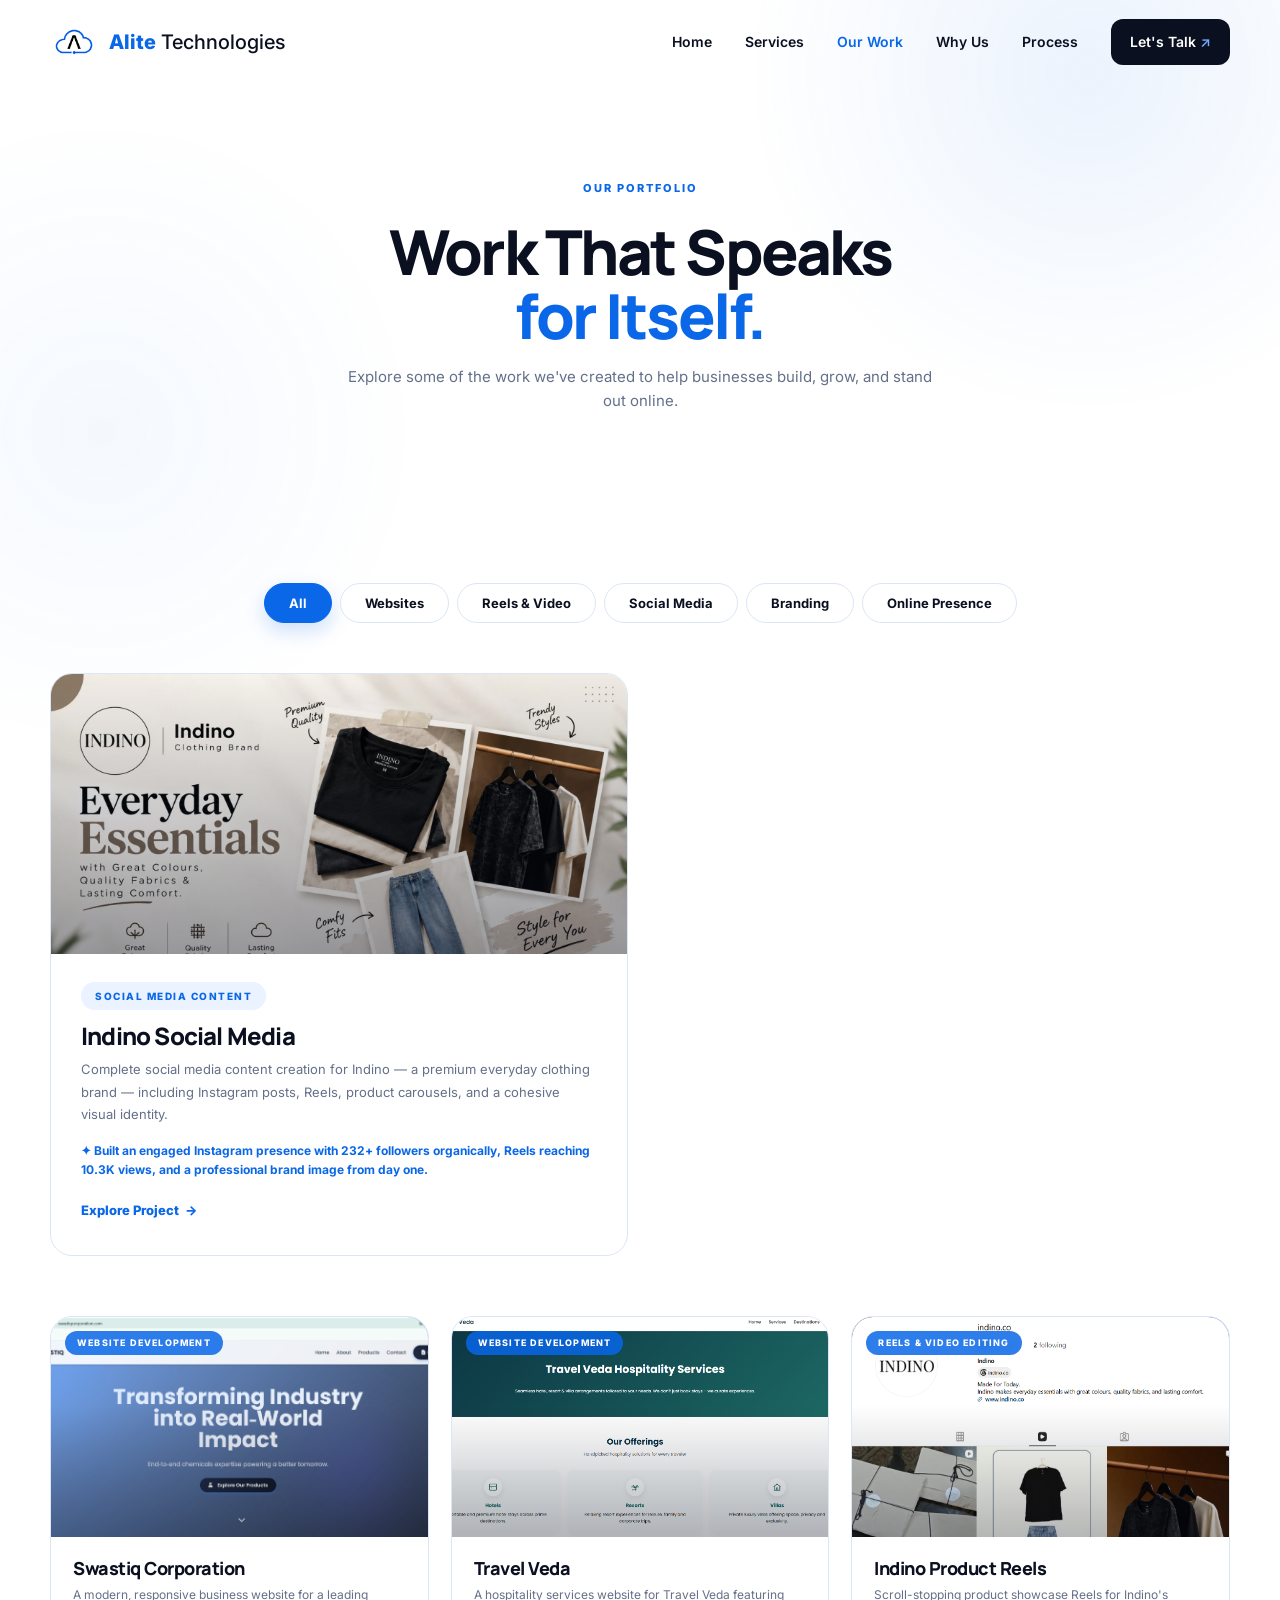
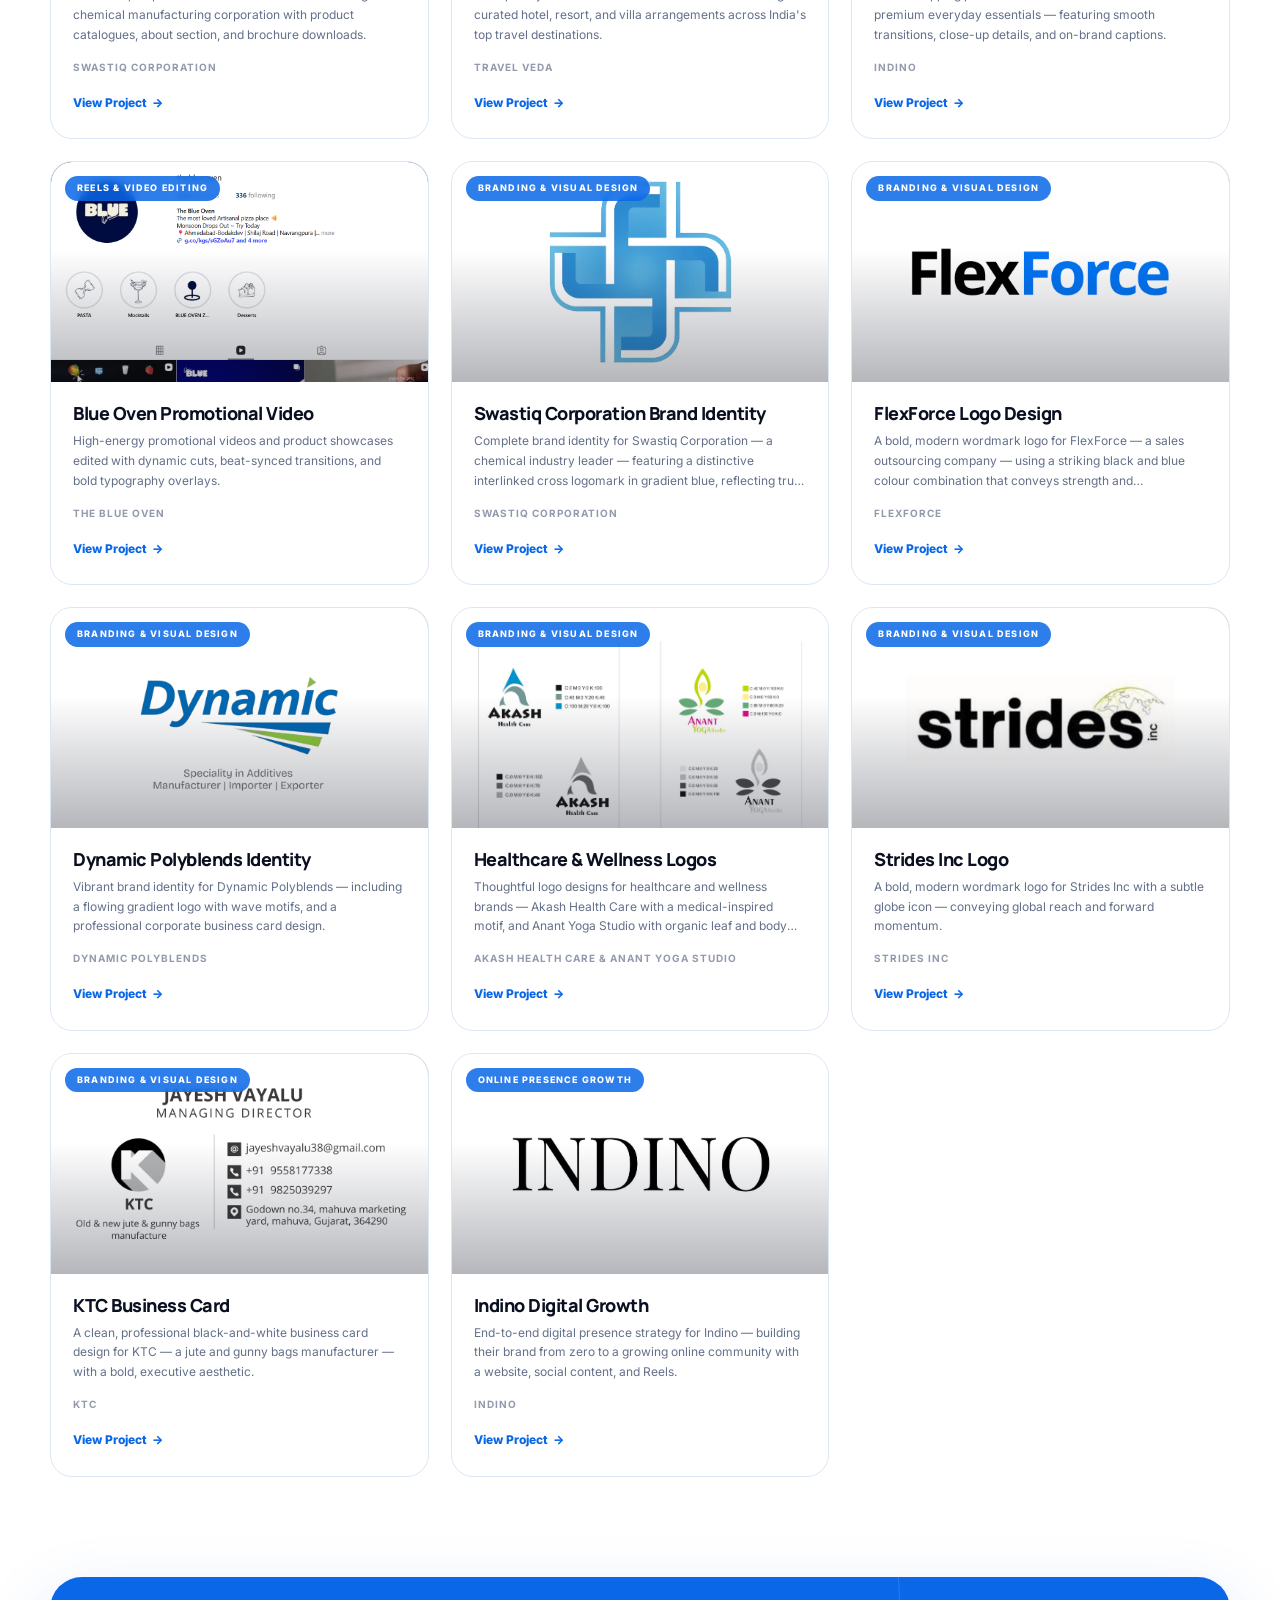
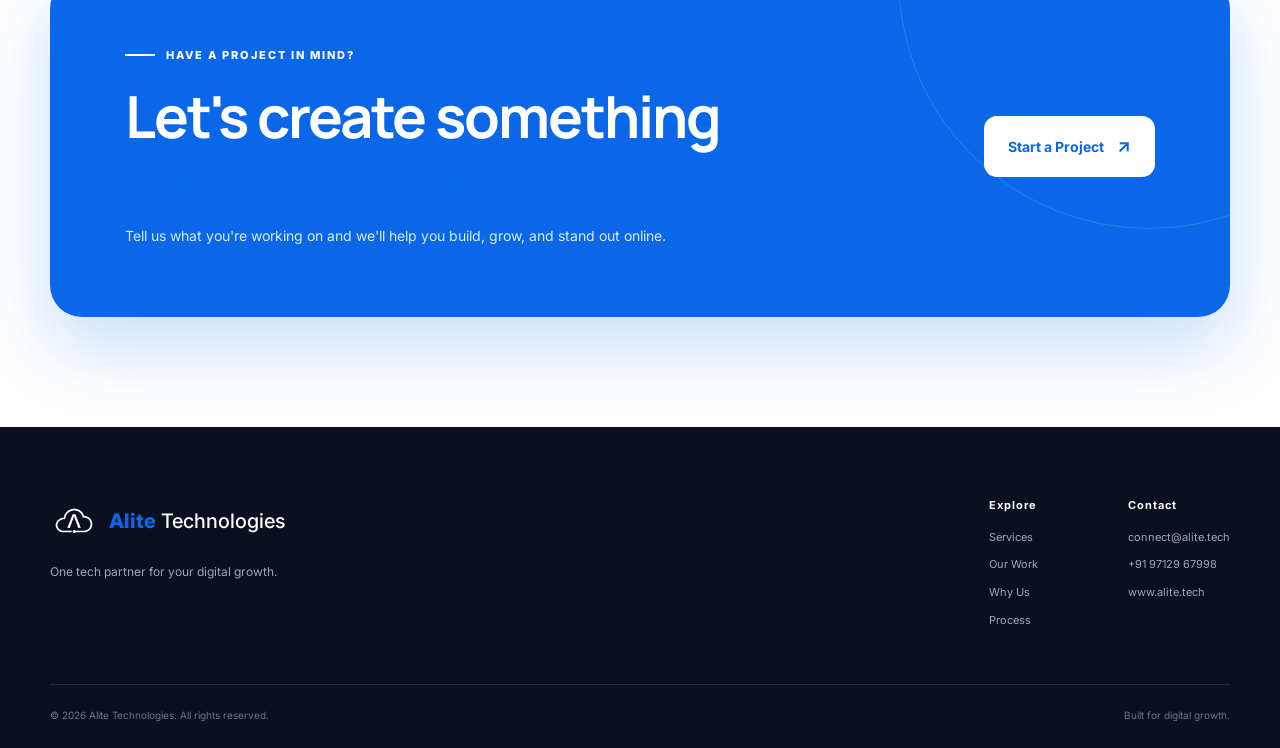
==== commit 2b9198f1: "hyphen-remove" ====
--- a/work.html
+++ b/work.html
@@ -45,7 +45,7 @@
     <section class="work-header section" id="work">
       <div class="container">
         <div class="center-heading reveal">
-          <div class="eyebrow"><span></span> OUR PORTFOLIO</div>
+          <div class="eyebrow"> OUR PORTFOLIO</div>
           <h2>Work That Speaks<br><em>for Itself.</em></h2>
           <p>Explore some of the work we've created to help businesses build, grow, and stand out online.</p>
         </div>
